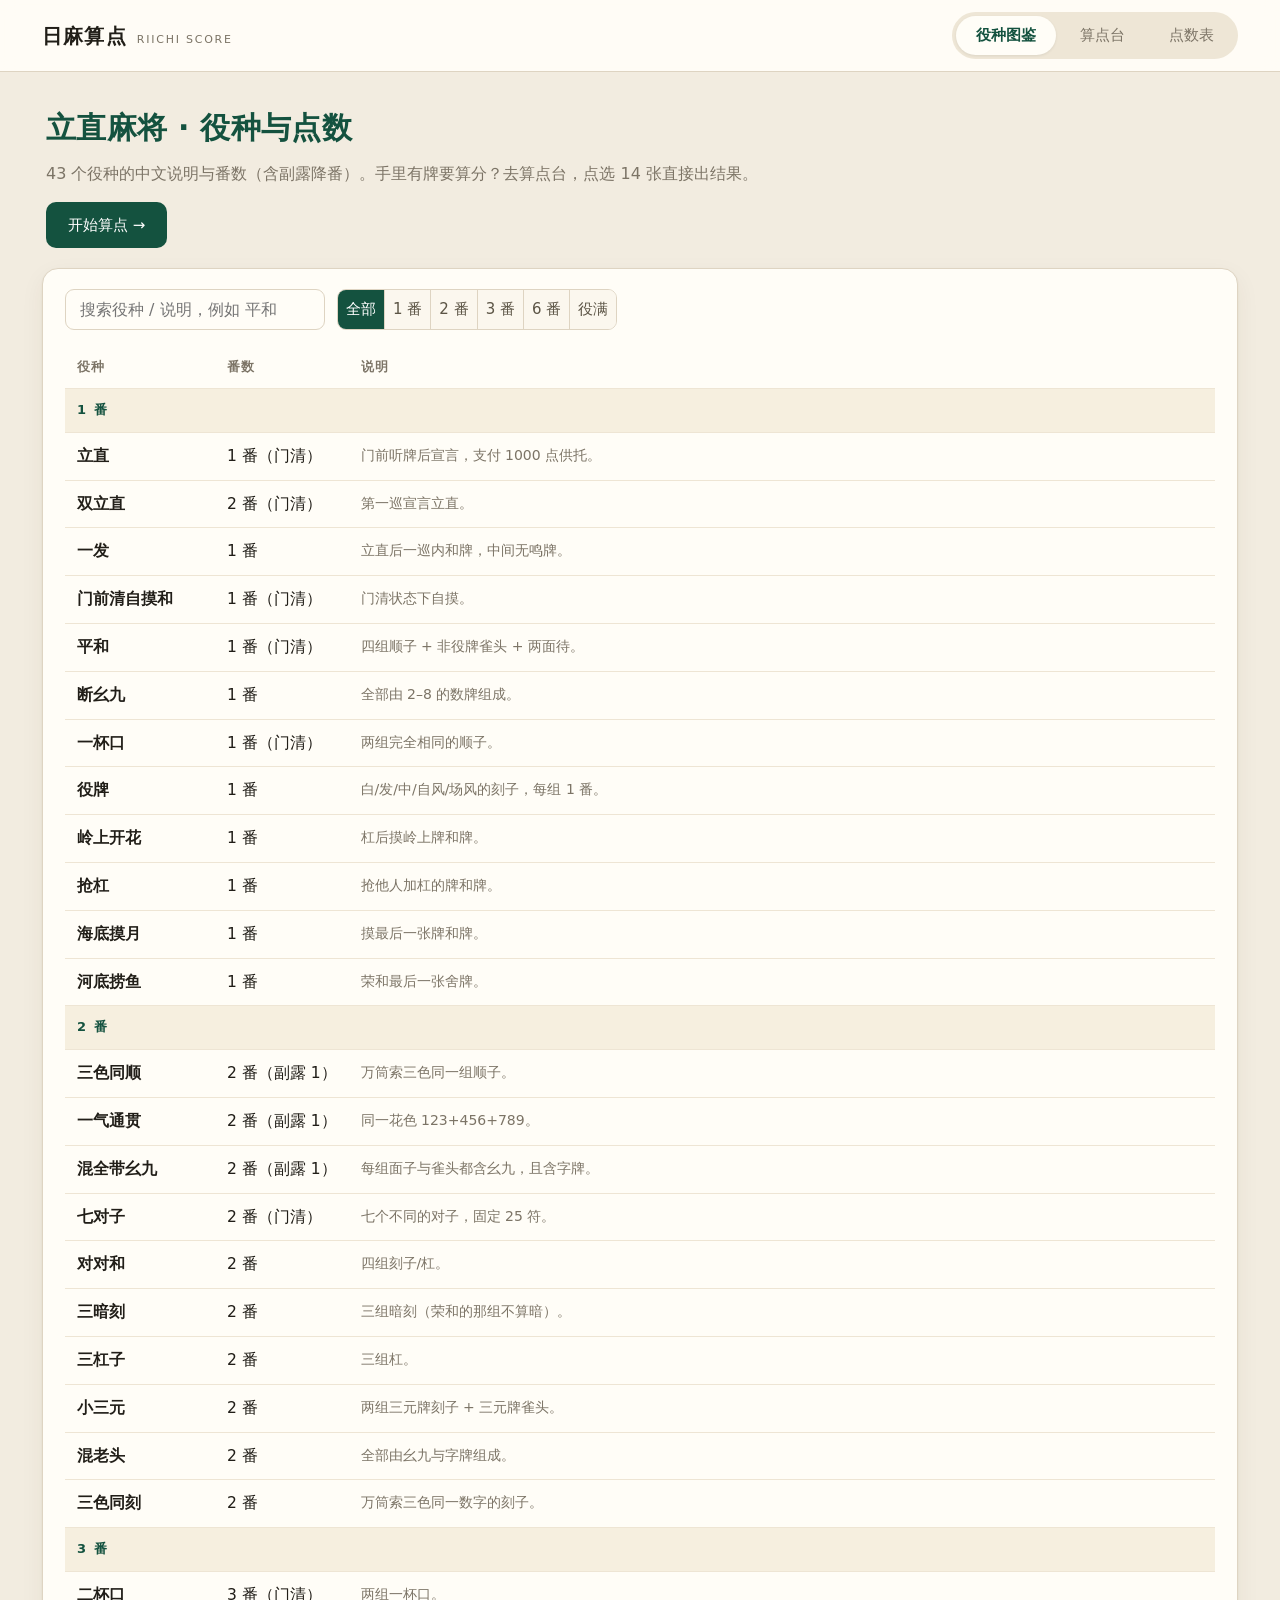
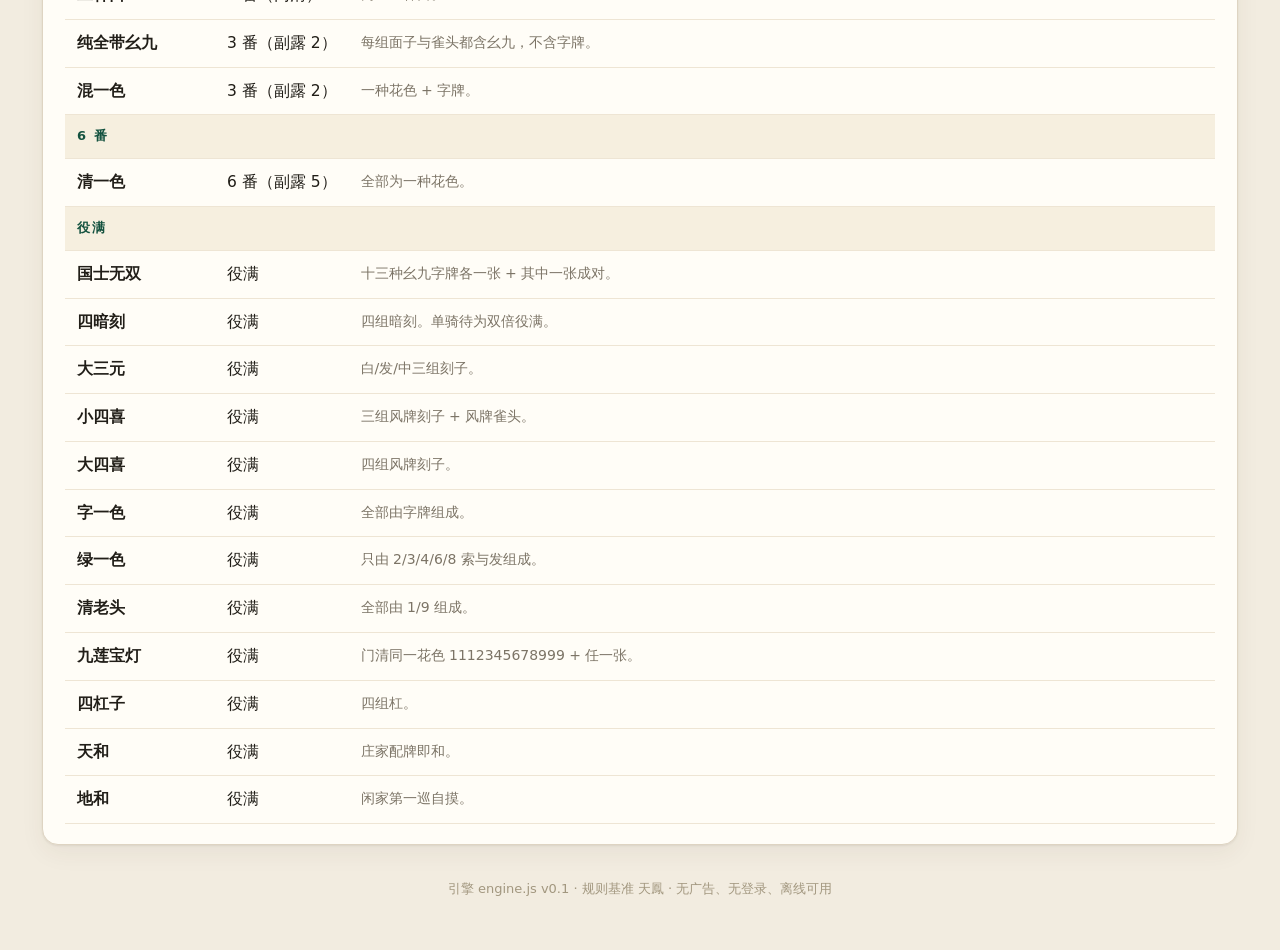
==== index.html @ 878f3b36 "初始版本：算点台 + 役种图鉴 + 点数表" ====
<!DOCTYPE html>
<html lang="zh-CN">
<head>
<meta charset="utf-8">
<meta name="viewport" content="width=device-width, initial-scale=1, viewport-fit=cover">
<meta name="theme-color" content="#f2ece0">
<meta name="description" content="日麻（立直麻将）算点与役种图鉴：输入手牌即可算出番数、符数与点数，支持副露、宝牌、本场、规则预设。">
<link rel="icon" href="favicon.svg" type="image/svg+xml">
<link rel="apple-touch-icon" href="favicon.svg">
<meta property="og:type" content="website">
<meta property="og:title" content="日麻算点 · 役种图鉴与点数计算">
<meta property="og:description" content="43 个役种的中文说明与番数，点选 14 张手牌直接算出点数。无登录、无广告。">
<meta property="og:image" content="og.png">
<meta name="twitter:card" content="summary_large_image">
<title>日麻算点 · 役种与点数</title>
<link rel="stylesheet" href="styles.css">
</head>
<body>
<header class="top">
  <div class="top-inner">
    <div class="brand">
      <h1>日麻算点</h1>
      <span class="sub">Riichi Score</span>
    </div>
    <nav class="tabs" id="tabs">
      <button data-view="yaku" class="on">役种图鉴</button>
      <button data-view="calc">算点台</button>
      <button data-view="table">点数表</button>
    </nav>
  </div>
</header>

<div class="wrap">

  <section class="view" id="view-calc">
    <div class="calc-grid">
      <div>
        <div class="card">
          <h2>手牌</h2>
          <div class="hand-zone" id="handZone"></div>
          <div class="hint" id="handHint">从下方牌库点牌加入手牌；点手牌上的牌可设为和了牌（再点一次取消）。悬停手牌右上角 × 可删牌。</div>
          <div id="palette" style="margin-top:14px"></div>
          <div class="toolbar">
            <button class="btn ghost" id="btnClear">清空</button>
            <button class="btn ghost" id="btnUndo">撤销</button>
            <button class="btn ghost" id="btnDemo">示例手牌</button>
            <span class="hint" id="countHint"></span>
          </div>
        </div>

        <div class="card">
          <h2>副露</h2>
          <div id="meldList"></div>
          <div class="meld-row" style="margin-top:10px">
            <div class="seg" id="meldKindSeg" style="max-width:300px">
              <button data-kind="chi" class="on">吃</button>
              <button data-kind="pon">碰</button>
              <button data-kind="minkan">明杠</button>
              <button data-kind="ankan">暗杠</button>
            </div>
            <button class="btn" id="btnAddMeld">加入副露</button>
            <button class="btn ghost tiny" id="btnClearDraft">清空草稿</button>
          </div>
          <div class="hand-zone" id="draftZone" style="min-height:60px"></div>
          <div class="hint">先在下方牌库点选副露用的牌，再点「加入副露」。吃需要同花色连续三张；碰/杠需要同一种牌 3 / 4 张。</div>
        </div>
      </div>

      <div>
        <div class="card" id="resultCard">
          <h2>结果</h2>
          <div class="empty">选好 14 张牌后自动计算。</div>
        </div>
        <div class="card">
          <h2>场况</h2>

          <div class="field">
            <label>座位</label>
            <div class="seg" id="seatSeg">
              <button data-seat="0">亲家</button>
              <button data-seat="1" class="on">子家</button>
            </div>
          </div>

          <div class="field">
            <label>和了方式</label>
            <div class="seg" id="tsumoSeg">
              <button data-tsumo="0" class="on">荣和</button>
              <button data-tsumo="1">自摸</button>
            </div>
          </div>

          <div class="field">
            <label>立直</label>
            <div class="seg" id="riichiSeg">
              <button data-riichi="none" class="on">无</button>
              <button data-riichi="riichi">立直</button>
              <button data-riichi="double">双立直</button>
            </div>
          </div>

          <div class="field">
            <label>附加役</label>
            <div class="chk-row" id="extraChks">
              <label class="chk"><input type="checkbox" data-k="ippatsu">一发</label>
              <label class="chk"><input type="checkbox" data-k="rinshan">岭上</label>
              <label class="chk"><input type="checkbox" data-k="chankan">抢杠</label>
              <label class="chk"><input type="checkbox" data-k="haitei">海底</label>
              <label class="chk"><input type="checkbox" data-k="houtei">河底</label>
            </div>
          </div>

          <div class="field">
            <label>宝牌指示牌 / 里宝牌指示牌</label>
            <div id="doraChips" style="display:flex;flex-wrap:wrap;gap:6px;min-height:40px"></div>
            <div class="toolbar" style="margin-top:4px">
              <button class="btn tiny" id="btnAddDora">+ 宝牌指示</button>
              <button class="btn tiny" id="btnAddUra">+ 里宝指示</button>
            </div>
          </div>

          <div class="field">
            <label>本场 / 供托</label>
            <div style="display:flex;gap:8px">
              <input class="num-input" id="honba" type="number" min="0" value="0" placeholder="本场">
              <input class="num-input" id="sticks" type="number" min="0" value="0" placeholder="供托">
            </div>
          </div>

          <div class="field">
            <label>规则预设</label>
            <div class="seg" id="presetSeg">
              <button data-preset="tenhou" class="on">天鳳</button>
              <button data-preset="majsoul">雀魂</button>
              <button data-preset="mleague">M-League</button>
            </div>
          </div>
        </div>

      </div>
    </div>
  </section>

  <section class="view on" id="view-yaku">
    <div class="hero">
      <h2>立直麻将 · 役种与点数</h2>
      <p>43 个役种的中文说明与番数（含副露降番）。手里有牌要算分？去算点台，点选 14 张直接出结果。</p>
      <a class="hero-cta" href="#calc">开始算点 →</a>
    </div>
    <div class="card">
      <div class="filter-bar">
        <input id="yakuSearch" placeholder="搜索役种 / 说明，例如 平和">
        <div class="seg" id="yakuGroupSeg" style="max-width:420px">
          <button data-g="all" class="on">全部</button>
          <button data-g="1">1 番</button>
          <button data-g="2">2 番</button>
          <button data-g="3">3 番</button>
          <button data-g="6">6 番</button>
          <button data-g="13">役满</button>
        </div>
      </div>
      <table>
        <thead><tr><th style="width:150px">役种</th><th style="width:110px">番数</th><th>说明</th></tr></thead>
        <tbody id="yakuBody"></tbody>
      </table>
    </div>
  </section>

  <section class="view" id="view-table">
    <div class="card">
      <div class="filter-bar">
        <div class="seg" id="ptSeatSeg" style="max-width:180px">
          <button data-seat="1" class="on">子家</button>
          <button data-seat="0">亲家</button>
        </div>
        <div class="seg" id="ptModeSeg" style="max-width:180px">
          <button data-mode="ron" class="on">荣和</button>
          <button data-mode="tsumo">自摸</button>
        </div>
        <span class="hint">天鳳规则（无切上满贯）。20 符仅平和自摸 / 食い平和形；25 符仅七对子。</span>
      </div>
      <div class="pt-table-wrap"><table class="pt-table" id="ptTable"></table></div>
    </div>
  </section>

  <div class="foot">引擎 engine.js v0.1 · 规则基准 天鳳 · 无广告、无登录、离线可用</div>
</div>

<div class="mbar" id="mbar"><b>—</b><span>还没算点</span><em>去算点台 ›</em></div>

<div class="modal" id="modal">
  <div class="modal-box">
    <h3 id="modalTitle">选择牌</h3>
    <div id="modalPalette"></div>
    <div class="toolbar" style="margin-top:12px">
      <button class="btn" id="modalClose">关闭</button>
    </div>
  </div>
</div>

<script src="engine.js"></script>
<script src="app.js"></script>
</body>
</html>
---- styles.css ----
:root {
  --paper: #f2ece0;
  --card: #fffdf7;
  --ink: #211e18;
  --muted: #7c7466;
  --green: #14523f;
  --green-2: #1d6b52;
  --green-soft: #e2ece5;
  --red: #b23a2c;
  --gold: #a9843b;
  --line: #ded4c2;
  --shadow: 0 1px 2px rgba(60,48,30,.08), 0 8px 24px rgba(60,48,30,.06);
  --tile-w: 52px;
  --tile-h: 68px;
  --tile-fs: 26px;
}
* { box-sizing: border-box; }
html, body { margin: 0; padding: 0; }
body {
  background: var(--paper);
  color: var(--ink);
  font-family: 'Hiragino Sans GB', 'Microsoft YaHei', 'PingFang SC', system-ui, -apple-system, sans-serif;
  font-size: 16px;
  line-height: 1.6;
  -webkit-font-smoothing: antialiased;
  -webkit-text-size-adjust: 100%;
}
button { font-family: inherit; -webkit-tap-highlight-color: transparent; }

.top {
  position: sticky; top: 0; z-index: 20;
  background: rgba(255,253,247,.94);
  backdrop-filter: blur(8px);
  border-bottom: 1px solid var(--line);
}
.top-inner {
  max-width: 1240px; margin: 0 auto; padding: 12px 22px;
  display: flex; align-items: center; gap: 20px; flex-wrap: wrap;
}
.brand { display: flex; align-items: baseline; gap: 10px; }
.brand h1 { margin: 0; font-size: 20px; letter-spacing: .06em; font-weight: 600; }
.brand .sub { font-size: 11px; color: var(--muted); letter-spacing: .16em; text-transform: uppercase; }
.tabs { display: flex; gap: 4px; margin-left: auto; background: #eee6d6; padding: 4px; border-radius: 999px; }
.tabs button, .tabs a {
  border: 0; background: transparent; color: var(--muted); text-decoration: none;
  padding: 10px 20px; border-radius: 999px; cursor: pointer; font-size: 15px;
}
.tabs button.on, .tabs a.on { background: var(--card); color: var(--green); box-shadow: 0 1px 3px rgba(0,0,0,.08); font-weight: 600; }

.wrap { max-width: 1240px; margin: 0 auto; padding: 24px 22px 40px; }
.view { display: none; }
.view.on { display: block; }

.calc-grid { display: grid; grid-template-columns: minmax(0,1fr) 400px; gap: 20px; align-items: start; }

.card {
  background: var(--card); border: 1px solid var(--line); border-radius: 16px;
  box-shadow: var(--shadow); padding: 20px 22px;
}
.card + .card { margin-top: 18px; }
.card h2 {
  margin: 0 0 14px; font-size: 13px; letter-spacing: .18em; color: var(--muted);
  font-weight: 600; text-transform: uppercase;
}

/* 牌 */
.palette-row { display: flex; align-items: center; gap: 8px; margin-bottom: 10px; }
.palette-row .lbl { width: 26px; font-size: 13px; color: var(--muted); flex: none; }
.palette-row .tiles { display: flex; flex-wrap: wrap; gap: 6px; }
.tile {
  width: var(--tile-w); height: var(--tile-h); flex: none;
  background: linear-gradient(#fffefa, #f7f1e3);
  border: 1px solid #d8cdb8; border-bottom-width: 3px;
  border-radius: 8px; cursor: pointer;
  display: flex; flex-direction: column; align-items: center; justify-content: center;
  padding: 0; line-height: 1.05; color: #2a2519;
  transition: transform .08s, box-shadow .12s;
  box-shadow: 0 1px 0 rgba(0,0,0,.05);
}
.tile:hover { transform: translateY(-2px); box-shadow: 0 4px 10px rgba(60,48,30,.15); }
.tile:active { transform: translateY(0); }
.tile .num { font-family: 'Songti SC', 'SimSun', serif; font-size: var(--tile-fs); font-weight: 600; }
.tile .suit { font-size: 11px; color: #8a7f6b; letter-spacing: .1em; }
.tile.honor .num { font-size: calc(var(--tile-fs) + 2px); color: #2f4d2f; }
.tile.red .num { color: var(--red); }
.tile.red::after { content: '赤'; font-size: 9px; color: var(--red); }
.tile.small { width: 40px; height: 52px; }
.tile.small .num { font-size: 20px; }
.tile.small .suit { font-size: 10px; }
.tile.on { outline: 2px solid var(--red); outline-offset: 1px; }

.hand-zone { min-height: 112px; display: flex; flex-wrap: wrap; gap: 8px; align-items: flex-end; padding: 10px 0; }
.hand-zone .tile .x {
  position: absolute; top: -8px; right: -8px; width: 20px; height: 20px; border-radius: 50%;
  background: #6b6353; color: #fff; font-size: 12px; line-height: 20px; text-align: center;
  border: 0; cursor: pointer; display: none;
}
.hand-zone .tile { position: relative; }
.hand-zone .tile.win { outline: 2px solid var(--red); transform: translateY(-8px); }
.hand-zone .tile.win::before {
  content: '和'; position: absolute; top: -13px; left: 50%; transform: translateX(-50%);
  font-size: 12px; color: var(--red); background: var(--card); padding: 0 4px;
}
.empty { color: #a99e8a; font-size: 15px; padding: 14px 0; }

.toolbar { display: flex; gap: 10px; flex-wrap: wrap; align-items: center; margin-top: 8px; }
.btn {
  border: 1px solid var(--line); background: #fbf7ee; color: var(--ink);
  padding: 9px 16px; border-radius: 9px; cursor: pointer; font-size: 15px;
}
.btn:hover { border-color: #c9bda6; }
.btn.primary { background: var(--green); border-color: var(--green); color: #fff; }
.btn.primary:hover { background: var(--green-2); }
.btn.ghost { background: transparent; }
.btn.tiny { padding: 6px 12px; font-size: 14px; }
.hint { font-size: 13.5px; color: var(--muted); line-height: 1.7; }

/* 设置 */
.field { display: flex; flex-direction: column; gap: 8px; margin-bottom: 16px; }
.field > label { font-size: 13px; color: var(--muted); letter-spacing: .08em; }
.seg { display: flex; gap: 0; border: 1px solid var(--line); border-radius: 9px; overflow: hidden; }
.seg button {
  flex: 1; white-space: nowrap; border: 0; background: #fbf7ee; padding: 10px 8px; cursor: pointer;
  font-size: 15px; color: #5c5546; border-right: 1px solid var(--line);
}
.seg button:last-child { border-right: 0; }
.seg button.on { background: var(--green); color: #fff; }
.chk-row { display: flex; flex-wrap: wrap; gap: 8px; }
.chk {
  display: inline-flex; align-items: center; gap: 6px; font-size: 14.5px;
  border: 1px solid var(--line); border-radius: 999px; padding: 7px 14px; cursor: pointer;
  background: #fbf7ee; user-select: none;
}
.chk input { display: none; }
.chk.on { background: var(--green-soft); border-color: #b9d0c1; color: var(--green); font-weight: 600; }
.num-input {
  width: 100%; border: 1px solid var(--line); border-radius: 9px; padding: 10px 12px;
  background: #fbf7ee; font-family: inherit; font-size: 16px;
}

/* 结果 */
.result-head { display: flex; align-items: baseline; gap: 10px; flex-wrap: wrap; }
.pts { font-size: 56px; font-weight: 700; color: var(--green); letter-spacing: -.02em; font-variant-numeric: tabular-nums; }
.pts small { font-size: 17px; font-weight: 500; color: var(--muted); margin-left: 4px; }
.meta { font-size: 14.5px; color: var(--muted); }
.tag {
  display: inline-block; background: var(--green-soft); color: var(--green);
  border-radius: 999px; padding: 3px 11px; font-size: 13.5px; margin: 0 5px 5px 0;
}
.tag.yakuman { background: #f4e2d8; color: #8d2f1f; }
.tag.dora { background: #f1ecdd; color: #7a6435; }
.yaku-list { margin: 12px 0 0; }
.kv { display: flex; justify-content: space-between; font-size: 14px; padding: 4px 0; border-bottom: 1px dashed #e8dfcd; }
.kv:last-child { border-bottom: 0; }
.kv .k { color: var(--muted); }
.kv .v { font-variant-numeric: tabular-nums; }
.err { background: #fbeae6; color: #8d2f1f; border-radius: 9px; padding: 12px 14px; font-size: 15px; }
.alt { font-size: 13px; color: var(--muted); padding: 8px 0; border-top: 1px dashed #e8dfcd; }

/* 图鉴 */
.hero { padding: 8px 4px 20px; }
.hero h2 { margin: 0 0 8px; font-size: 30px; letter-spacing: .01em; font-weight: 700; color: var(--green); }
.hero p { margin: 0 0 14px; font-size: 16px; color: var(--muted); max-width: 720px; line-height: 1.75; }
.hero-cta {
  display: inline-block; background: var(--green); color: #fff; text-decoration: none;
  padding: 11px 22px; border-radius: 10px; font-size: 15px;
}
.hero-cta:hover { background: var(--green-2); }
.filter-bar { display: flex; gap: 12px; flex-wrap: wrap; align-items: center; margin-bottom: 16px; }
.filter-bar input {
  border: 1px solid var(--line); border-radius: 9px; padding: 10px 14px; background: var(--card);
  font-family: inherit; font-size: 16px; width: 260px;
}
table { width: 100%; border-collapse: collapse; font-size: 15.5px; }
th, td { text-align: left; padding: 11px 12px; border-bottom: 1px solid #eee5d4; vertical-align: top; }
th { font-size: 12.5px; color: var(--muted); letter-spacing: .1em; font-weight: 600; }
tbody tr:hover { background: #fbf6ea; }
td.han { font-variant-numeric: tabular-nums; white-space: nowrap; }
td.name { font-weight: 600; white-space: nowrap; }
.desc { color: var(--muted); font-size: 14px; }
.group-head td { background: #f6efdf; font-weight: 700; color: var(--green); font-size: 13px; letter-spacing: .14em; }
.pt-table-wrap { overflow-x: auto; -webkit-overflow-scrolling: touch; }
.pt-table { font-size: 14.5px; }
.pt-table th, .pt-table td { padding: 9px 11px; text-align: center; white-space: nowrap; }
.pt-table td.head { font-weight: 700; background: #f8f2e4; position: sticky; left: 0; }
.pt-table td.na { color: #c9bfaa; }
.pt-table tr.limit td { background: #f2f7f2; }

.foot { text-align: center; color: #a2977f; font-size: 13px; padding: 34px 0 10px; }

.modal { position: fixed; inset: 0; background: rgba(30,26,18,.45); display: none; align-items: center; justify-content: center; z-index: 50; padding: 16px; }
.modal.on { display: flex; }
.modal-box { background: var(--card); border-radius: 16px; padding: 20px; width: min(620px, 94vw); max-height: 90vh; overflow-y: auto; box-shadow: 0 20px 60px rgba(0,0,0,.3); }
.modal-box h3 { margin: 0 0 14px; font-size: 17px; }
.meld-row { display: flex; gap: 8px; align-items: center; margin-bottom: 10px; flex-wrap: wrap; }
.meld-row .kind { font-size: 13px; color: var(--muted); width: 36px; }
#meldKindSeg { max-width: none !important; width: auto; }
#meldKindSeg button { flex: none; padding: 10px 14px; font-size: 15px; }

/* 手机底部结果条 */
.mbar {
  display: none; position: fixed; left: 0; right: 0; bottom: 0; z-index: 30;
  background: rgba(20,82,63,.97); color: #fff; padding: 10px 18px calc(10px + env(safe-area-inset-bottom));
  box-shadow: 0 -6px 20px rgba(30,40,30,.25);
  align-items: baseline; gap: 10px; cursor: pointer;
}
.mbar b { font-size: 26px; font-variant-numeric: tabular-nums; letter-spacing: -.01em; }
.mbar span { font-size: 13px; opacity: .85; }
.mbar em { margin-left: auto; font-style: normal; font-size: 12px; opacity: .7; }

/* 平板 / 窄屏：单列 */
@media (max-width: 960px) {
  .calc-grid { grid-template-columns: 1fr; }
  .mbar.on { display: flex; }
  body { padding-bottom: 68px; }
  .top-inner { padding: 10px 16px; gap: 10px; }
  .wrap { padding: 16px 16px 32px; }
}

/* 手机 */
@media (max-width: 620px) {
  :root { --tile-w: 44px; --tile-h: 58px; --tile-fs: 22px; }
  body { font-size: 16px; }
  .top-inner { padding: 8px 10px; gap: 6px; flex-wrap: nowrap; }
  .brand h1 { font-size: 16px; white-space: nowrap; }
  .brand .sub { display: none; }
  .tabs { width: auto; margin-left: auto; padding: 3px; }
  .tabs button, .tabs a { flex: none; padding: 8px 10px; font-size: 13.5px; }
  .wrap { padding: 12px 12px 28px; }
  .card { padding: 16px 14px; border-radius: 14px; }
  .card + .card { margin-top: 14px; }
  .card h2 { margin-bottom: 10px; }
  .tile.small { width: 36px; height: 47px; }
  .tile.small .num { font-size: 18px; }
  .hand-zone { gap: 7px; min-height: 100px; padding: 12px 0 4px; }
  .hand-zone .tile.win { transform: translateY(-6px); }
  .pts { font-size: 46px; }
  .btn { padding: 10px 16px; }
  .seg button { padding: 11px 6px; font-size: 15px; }
  .chk { padding: 8px 14px; }
  .hero { padding: 4px 2px 16px; }
  .hero h2 { font-size: 23px; }
  .hero p { font-size: 15px; }
  .filter-bar input { width: 100%; }
  .filter-bar .seg { width: 100%; }
  .filter-bar .seg button { flex: 1; padding: 10px 4px; font-size: 14px; }
  table { font-size: 15px; }
  td.name { white-space: normal; }
  .desc { font-size: 13.5px; }
  th, td { padding: 10px 8px; }
}
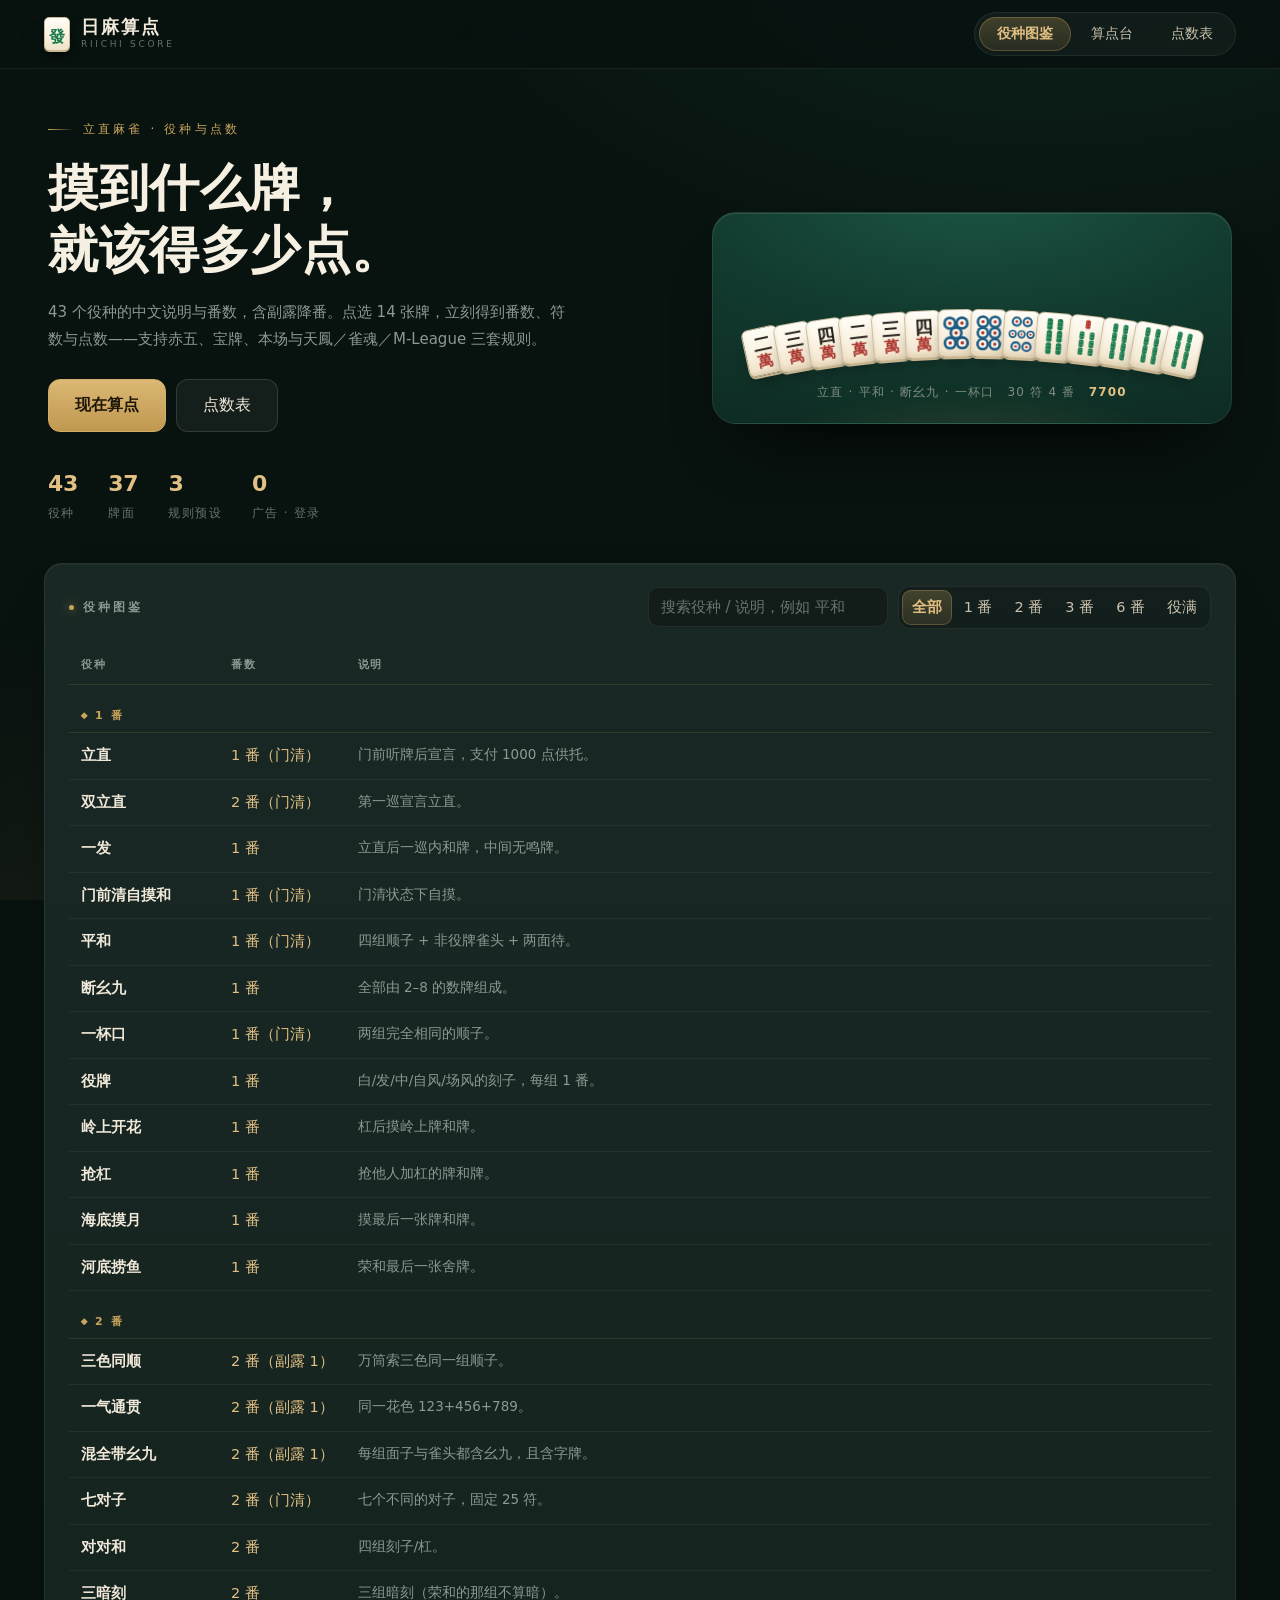
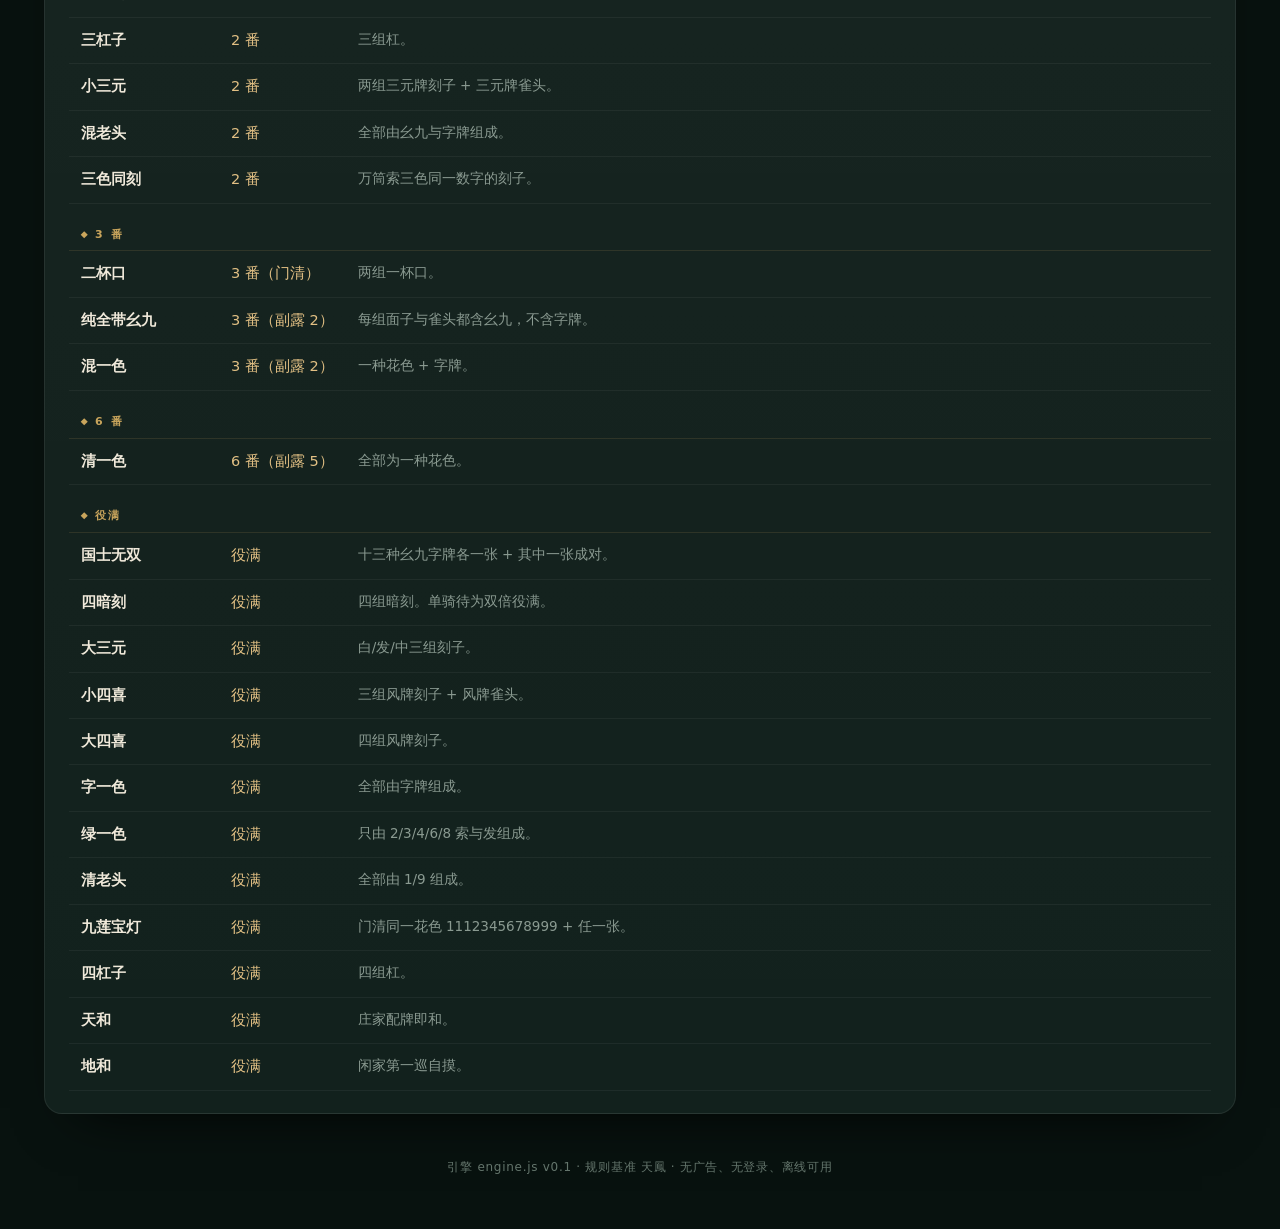
==== commit 952c4b39: "重做整站 UI：深绿牌桌主题 + 37 张真牌面 SVG（tiles.js）" ====
--- a/index.html
+++ b/index.html
@@ -3,25 +3,31 @@
 <head>
 <meta charset="utf-8">
 <meta name="viewport" content="width=device-width, initial-scale=1, viewport-fit=cover">
-<meta name="theme-color" content="#f2ece0">
+<meta name="theme-color" content="#0a1411">
 <meta name="description" content="日麻（立直麻将）算点与役种图鉴：输入手牌即可算出番数、符数与点数，支持副露、宝牌、本场、规则预设。">
 <link rel="icon" href="favicon.svg" type="image/svg+xml">
 <link rel="apple-touch-icon" href="favicon.svg">
 <meta property="og:type" content="website">
+<meta property="og:site_name" content="日麻算点">
+<meta property="og:locale" content="zh_CN">
+<meta property="og:url" content="https://meow298142.github.io/mahjong-score/">
 <meta property="og:title" content="日麻算点 · 役种图鉴与点数计算">
 <meta property="og:description" content="43 个役种的中文说明与番数，点选 14 张手牌直接算出点数。无登录、无广告。">
-<meta property="og:image" content="og.png">
+<meta property="og:image" content="https://meow298142.github.io/mahjong-score/og.png">
+<meta property="og:image:width" content="1200">
+<meta property="og:image:height" content="630">
 <meta name="twitter:card" content="summary_large_image">
 <title>日麻算点 · 役种与点数</title>
 <link rel="stylesheet" href="styles.css">
 </head>
 <body>
+
 <header class="top">
   <div class="top-inner">
-    <div class="brand">
-      <h1>日麻算点</h1>
-      <span class="sub">Riichi Score</span>
-    </div>
+    <a class="brand" href="#yaku">
+      <span class="brand-mark" id="brandMark" aria-hidden="true"></span>
+      <span class="brand-text"><b>日麻算点</b><small>RIICHI SCORE</small></span>
+    </a>
     <nav class="tabs" id="tabs">
       <button data-view="yaku" class="on">役种图鉴</button>
       <button data-view="calc">算点台</button>
@@ -32,125 +38,36 @@
 
 <div class="wrap">
 
-  <section class="view" id="view-calc">
-    <div class="calc-grid">
-      <div>
-        <div class="card">
-          <h2>手牌</h2>
-          <div class="hand-zone" id="handZone"></div>
-          <div class="hint" id="handHint">从下方牌库点牌加入手牌；点手牌上的牌可设为和了牌（再点一次取消）。悬停手牌右上角 × 可删牌。</div>
-          <div id="palette" style="margin-top:14px"></div>
-          <div class="toolbar">
-            <button class="btn ghost" id="btnClear">清空</button>
-            <button class="btn ghost" id="btnUndo">撤销</button>
-            <button class="btn ghost" id="btnDemo">示例手牌</button>
-            <span class="hint" id="countHint"></span>
-          </div>
-        </div>
-
-        <div class="card">
-          <h2>副露</h2>
-          <div id="meldList"></div>
-          <div class="meld-row" style="margin-top:10px">
-            <div class="seg" id="meldKindSeg" style="max-width:300px">
-              <button data-kind="chi" class="on">吃</button>
-              <button data-kind="pon">碰</button>
-              <button data-kind="minkan">明杠</button>
-              <button data-kind="ankan">暗杠</button>
-            </div>
-            <button class="btn" id="btnAddMeld">加入副露</button>
-            <button class="btn ghost tiny" id="btnClearDraft">清空草稿</button>
-          </div>
-          <div class="hand-zone" id="draftZone" style="min-height:60px"></div>
-          <div class="hint">先在下方牌库点选副露用的牌，再点「加入副露」。吃需要同花色连续三张；碰/杠需要同一种牌 3 / 4 张。</div>
-        </div>
-      </div>
-
-      <div>
-        <div class="card" id="resultCard">
-          <h2>结果</h2>
-          <div class="empty">选好 14 张牌后自动计算。</div>
-        </div>
-        <div class="card">
-          <h2>场况</h2>
-
-          <div class="field">
-            <label>座位</label>
-            <div class="seg" id="seatSeg">
-              <button data-seat="0">亲家</button>
-              <button data-seat="1" class="on">子家</button>
-            </div>
-          </div>
-
-          <div class="field">
-            <label>和了方式</label>
-            <div class="seg" id="tsumoSeg">
-              <button data-tsumo="0" class="on">荣和</button>
-              <button data-tsumo="1">自摸</button>
-            </div>
-          </div>
-
-          <div class="field">
-            <label>立直</label>
-            <div class="seg" id="riichiSeg">
-              <button data-riichi="none" class="on">无</button>
-              <button data-riichi="riichi">立直</button>
-              <button data-riichi="double">双立直</button>
-            </div>
-          </div>
-
-          <div class="field">
-            <label>附加役</label>
-            <div class="chk-row" id="extraChks">
-              <label class="chk"><input type="checkbox" data-k="ippatsu">一发</label>
-              <label class="chk"><input type="checkbox" data-k="rinshan">岭上</label>
-              <label class="chk"><input type="checkbox" data-k="chankan">抢杠</label>
-              <label class="chk"><input type="checkbox" data-k="haitei">海底</label>
-              <label class="chk"><input type="checkbox" data-k="houtei">河底</label>
-            </div>
-          </div>
-
-          <div class="field">
-            <label>宝牌指示牌 / 里宝牌指示牌</label>
-            <div id="doraChips" style="display:flex;flex-wrap:wrap;gap:6px;min-height:40px"></div>
-            <div class="toolbar" style="margin-top:4px">
-              <button class="btn tiny" id="btnAddDora">+ 宝牌指示</button>
-              <button class="btn tiny" id="btnAddUra">+ 里宝指示</button>
-            </div>
-          </div>
-
-          <div class="field">
-            <label>本场 / 供托</label>
-            <div style="display:flex;gap:8px">
-              <input class="num-input" id="honba" type="number" min="0" value="0" placeholder="本场">
-              <input class="num-input" id="sticks" type="number" min="0" value="0" placeholder="供托">
-            </div>
-          </div>
-
-          <div class="field">
-            <label>规则预设</label>
-            <div class="seg" id="presetSeg">
-              <button data-preset="tenhou" class="on">天鳳</button>
-              <button data-preset="majsoul">雀魂</button>
-              <button data-preset="mleague">M-League</button>
-            </div>
-          </div>
-        </div>
-
-      </div>
-    </div>
-  </section>
-
-  <section class="view on" id="view-yaku">
-    <div class="hero">
-      <h2>立直麻将 · 役种与点数</h2>
-      <p>43 个役种的中文说明与番数（含副露降番）。手里有牌要算分？去算点台，点选 14 张直接出结果。</p>
-      <a class="hero-cta" href="#calc">开始算点 →</a>
-    </div>
-    <div class="card">
+<section class="view on" id="view-yaku">
+
+  <div class="hero">
+    <div class="hero-copy">
+      <div class="eyebrow"><i></i>立直麻雀 · 役种与点数</div>
+      <h2>摸到什么牌，<br>就该得多少点。</h2>
+      <p>43 个役种的中文说明与番数，含副露降番。点选 14 张牌，立刻得到番数、符数与点数——支持赤五、宝牌、本场与天鳳／雀魂／M-League 三套规则。</p>
+      <div class="hero-actions">
+        <a class="btn primary lg" href="#calc">现在算点</a>
+        <a class="btn lg" href="#table">点数表</a>
+      </div>
+      <div class="hero-stats">
+        <div><b>43</b><span>役种</span></div>
+        <div><b>37</b><span>牌面</span></div>
+        <div><b>3</b><span>规则预设</span></div>
+        <div><b>0</b><span>广告 · 登录</span></div>
+      </div>
+    </div>
+    <div class="hero-stage">
+      <div class="hero-tiles" id="heroTiles"></div>
+      <div class="hero-caption">立直 · 平和 · 断幺九 · 一杯口　30 符 4 番　<em>7700</em></div>
+    </div>
+  </div>
+
+  <div class="card">
+    <div class="card-head">
+      <h2>役种图鉴</h2>
       <div class="filter-bar">
         <input id="yakuSearch" placeholder="搜索役种 / 说明，例如 平和">
-        <div class="seg" id="yakuGroupSeg" style="max-width:420px">
+        <div class="seg" id="yakuGroupSeg">
           <button data-g="all" class="on">全部</button>
           <button data-g="1">1 番</button>
           <button data-g="2">2 番</button>
@@ -159,31 +76,167 @@
           <button data-g="13">役满</button>
         </div>
       </div>
-      <table>
-        <thead><tr><th style="width:150px">役种</th><th style="width:110px">番数</th><th>说明</th></tr></thead>
+    </div>
+    <div class="table-wrap">
+      <table class="yaku-table">
+        <thead><tr><th style="width:150px">役种</th><th style="width:120px">番数</th><th>说明</th></tr></thead>
         <tbody id="yakuBody"></tbody>
       </table>
     </div>
-  </section>
-
-  <section class="view" id="view-table">
-    <div class="card">
+  </div>
+</section>
+
+<section class="view" id="view-calc">
+  <div class="calc-grid">
+
+    <div class="col-main">
+
+      <div class="card">
+        <div class="card-head">
+          <h2>手牌</h2>
+          <span class="hint" id="countHint"></span>
+        </div>
+        <div class="felt">
+          <div class="hand-zone" id="handZone"></div>
+        </div>
+        <div class="hint" id="handHint">从下方牌库点牌加入手牌；点手牌上的牌可设为和了牌（再点一次取消）。悬停手牌右上角 × 可删牌。</div>
+        <div class="toolbar">
+          <button class="btn ghost" id="btnClear">清空</button>
+          <button class="btn ghost" id="btnUndo">撤销</button>
+          <button class="btn ghost" id="btnDemo">示例手牌</button>
+        </div>
+      </div>
+
+      <div class="card">
+        <div class="card-head">
+          <h2>牌库</h2>
+          <div class="seg compact" id="modeSeg">
+            <button data-m="hand" class="on">录入手牌</button>
+            <button data-m="meld">录入副露</button>
+          </div>
+        </div>
+        <div id="palette" class="palette"></div>
+      </div>
+
+      <div class="card">
+        <div class="card-head"><h2>副露</h2></div>
+        <div id="meldList"></div>
+        <div class="meld-row" style="margin-top:12px">
+          <div class="seg" id="meldKindSeg">
+            <button data-kind="chi" class="on">吃</button>
+            <button data-kind="pon">碰</button>
+            <button data-kind="minkan">明杠</button>
+            <button data-kind="ankan">暗杠</button>
+            <button data-kind="kakan">加杠</button>
+          </div>
+          <button class="btn" id="btnAddMeld">加入副露</button>
+          <button class="btn ghost tiny" id="btnClearDraft">清空草稿</button>
+        </div>
+        <div class="felt thin">
+          <div class="hand-zone" id="draftZone"></div>
+        </div>
+        <div class="hint">先在下方牌库点选副露用的牌，再点「加入副露」。吃＝同花色连续 3 张；碰＝同一种牌 3 张；明杠 / 暗杠＝同一种牌 4 张；加杠＝1 张（必须已有同牌名的碰）。</div>
+      </div>
+
+    </div>
+
+    <aside class="col-side">
+      <div class="card result" id="resultCard">
+        <h2>结果</h2>
+        <div class="empty">选好 14 张牌后自动计算。</div>
+      </div>
+
+      <div class="card">
+        <div class="card-head"><h2>场况</h2></div>
+
+        <div class="field">
+          <label>座位</label>
+          <div class="seg" id="seatSeg">
+            <button data-seat="0">亲家</button>
+            <button data-seat="1" class="on">子家</button>
+          </div>
+        </div>
+
+        <div class="field">
+          <label>和了方式</label>
+          <div class="seg" id="tsumoSeg">
+            <button data-tsumo="0" class="on">荣和</button>
+            <button data-tsumo="1">自摸</button>
+          </div>
+        </div>
+
+        <div class="field">
+          <label>立直</label>
+          <div class="seg" id="riichiSeg">
+            <button data-riichi="none" class="on">无</button>
+            <button data-riichi="riichi">立直</button>
+            <button data-riichi="double">双立直</button>
+          </div>
+        </div>
+
+        <div class="field">
+          <label>附加役</label>
+          <div class="chk-row" id="extraChks">
+            <label class="chk"><input type="checkbox" data-k="ippatsu">一发</label>
+            <label class="chk"><input type="checkbox" data-k="rinshan">岭上</label>
+            <label class="chk"><input type="checkbox" data-k="chankan">抢杠</label>
+            <label class="chk"><input type="checkbox" data-k="haitei">海底</label>
+            <label class="chk"><input type="checkbox" data-k="houtei">河底</label>
+          </div>
+        </div>
+
+        <div class="field">
+          <label>宝牌指示牌 / 里宝牌指示牌</label>
+          <div id="doraChips" class="dora-chips"></div>
+          <div class="toolbar" style="margin-top:6px">
+            <button class="btn tiny" id="btnAddDora">＋ 宝牌指示</button>
+            <button class="btn tiny" id="btnAddUra">＋ 里宝指示</button>
+          </div>
+        </div>
+
+        <div class="field">
+          <label>本场 / 供托</label>
+          <div class="two-up">
+            <input class="num-input" id="honba" type="number" min="0" value="0" placeholder="本场">
+            <input class="num-input" id="sticks" type="number" min="0" value="0" placeholder="供托">
+          </div>
+        </div>
+
+        <div class="field" style="margin-bottom:0">
+          <label>规则预设</label>
+          <div class="seg" id="presetSeg">
+            <button data-preset="tenhou" class="on">天鳳</button>
+            <button data-preset="majsoul">雀魂</button>
+            <button data-preset="mleague">M-League</button>
+          </div>
+        </div>
+      </div>
+    </aside>
+
+  </div>
+</section>
+
+<section class="view" id="view-table">
+  <div class="card">
+    <div class="card-head">
+      <h2>点数表</h2>
       <div class="filter-bar">
-        <div class="seg" id="ptSeatSeg" style="max-width:180px">
+        <div class="seg" id="ptSeatSeg">
           <button data-seat="1" class="on">子家</button>
           <button data-seat="0">亲家</button>
         </div>
-        <div class="seg" id="ptModeSeg" style="max-width:180px">
+        <div class="seg" id="ptModeSeg">
           <button data-mode="ron" class="on">荣和</button>
           <button data-mode="tsumo">自摸</button>
         </div>
-        <span class="hint">天鳳规则（无切上满贯）。20 符仅平和自摸 / 食い平和形；25 符仅七对子。</span>
-      </div>
-      <div class="pt-table-wrap"><table class="pt-table" id="ptTable"></table></div>
-    </div>
-  </section>
-
-  <div class="foot">引擎 engine.js v0.1 · 规则基准 天鳳 · 无广告、无登录、离线可用</div>
+      </div>
+    </div>
+    <p class="hint" style="margin-top:0">天鳳规则（无切上满贯）。20 符仅平和自摸 / 食い平和形；25 符仅七对子。</p>
+    <div class="pt-table-wrap"><table class="pt-table" id="ptTable"></table></div>
+  </div>
+</section>
+
+<div class="foot">引擎 engine.js v0.1 · 规则基准 天鳳 · 无广告、无登录、离线可用</div>
 </div>
 
 <div class="mbar" id="mbar"><b>—</b><span>还没算点</span><em>去算点台 ›</em></div>
@@ -191,14 +244,15 @@
 <div class="modal" id="modal">
   <div class="modal-box">
     <h3 id="modalTitle">选择牌</h3>
-    <div id="modalPalette"></div>
-    <div class="toolbar" style="margin-top:12px">
+    <div id="modalPalette" class="palette"></div>
+    <div class="toolbar" style="margin-top:16px">
       <button class="btn" id="modalClose">关闭</button>
     </div>
   </div>
 </div>
 
+<script src="tiles.js"></script>
 <script src="engine.js"></script>
 <script src="app.js"></script>
 </body>
-</html>+</html>
--- a/styles.css
+++ b/styles.css
@@ -1,251 +1,515 @@
+/* ============================================================
+ * 日麻算点  styles.css  ·  牌桌 / 象牙牌 / 金线
+ * ============================================================ */
+
 :root {
-  --paper: #f2ece0;
-  --card: #fffdf7;
-  --ink: #211e18;
-  --muted: #7c7466;
-  --green: #14523f;
-  --green-2: #1d6b52;
-  --green-soft: #e2ece5;
-  --red: #b23a2c;
-  --gold: #a9843b;
-  --line: #ded4c2;
-  --shadow: 0 1px 2px rgba(60,48,30,.08), 0 8px 24px rgba(60,48,30,.06);
-  --tile-w: 52px;
-  --tile-h: 68px;
-  --tile-fs: 26px;
-}
+  --bg: #08120f;
+  --panel: #0f1e1a;
+  --panel-2: #12251f;
+  --felt-a: #1b5544;
+  --felt-b: #123a2e;
+  --felt-c: #0d2a22;
+
+  --line: rgba(201, 165, 92, .14);
+  --line-2: rgba(255, 255, 255, .07);
+
+  --ink: #f0e9da;
+  --ink-2: #c9c1ad;
+  --muted: #8a9a91;
+  --dim: #64756c;
+
+  --gold: #c9a55c;
+  --gold-2: #e2c084;
+  --jade: #3aa880;
+  --jade-2: #6fd3ad;
+  --red: #c4553f;
+  --red-2: #e0796a;
+
+  --font-ui: "Inter", -apple-system, BlinkMacSystemFont, "Segoe UI", "PingFang SC", "Hiragino Sans GB", "Microsoft YaHei", system-ui, sans-serif;
+  --font-serif: "Yu Mincho", "YuMincho", "Hiragino Mincho ProN", "Songti SC", "Noto Serif SC", "SimSun", serif;
+
+  --tw: 54px;
+  --radius: 18px;
+  --shadow: 0 28px 56px -34px #000, 0 1px 0 rgba(255, 255, 255, .04) inset;
+}
+
 * { box-sizing: border-box; }
-html, body { margin: 0; padding: 0; }
+html { -webkit-text-size-adjust: 100%; scroll-behavior: smooth; }
 body {
-  background: var(--paper);
+  margin: 0;
+  background:
+    radial-gradient(1100px 640px at 82% -12%, rgba(58, 168, 128, .13), transparent 62%),
+    radial-gradient(900px 560px at 4% 108%, rgba(201, 165, 92, .07), transparent 62%),
+    var(--bg);
+  background-attachment: fixed;
   color: var(--ink);
-  font-family: 'Hiragino Sans GB', 'Microsoft YaHei', 'PingFang SC', system-ui, -apple-system, sans-serif;
-  font-size: 16px;
-  line-height: 1.6;
+  font-family: var(--font-ui);
+  font-size: 15.5px;
+  line-height: 1.62;
   -webkit-font-smoothing: antialiased;
-  -webkit-text-size-adjust: 100%;
-}
-button { font-family: inherit; -webkit-tap-highlight-color: transparent; }
-
+  min-height: 100vh;
+}
+button, input { font-family: inherit; }
+button { -webkit-tap-highlight-color: transparent; }
+a { color: inherit; }
+:focus-visible { outline: 2px solid var(--gold); outline-offset: 2px; }
+::selection { background: rgba(201, 165, 92, .3); }
+
+/* ---------------- 顶栏 ---------------- */
 .top {
-  position: sticky; top: 0; z-index: 20;
-  background: rgba(255,253,247,.94);
-  backdrop-filter: blur(8px);
-  border-bottom: 1px solid var(--line);
+  position: sticky; top: 0; z-index: 40;
+  background: rgba(8, 18, 15, .82);
+  backdrop-filter: blur(16px) saturate(1.3);
+  -webkit-backdrop-filter: blur(16px) saturate(1.3);
+  border-bottom: 1px solid var(--line-2);
 }
 .top-inner {
-  max-width: 1240px; margin: 0 auto; padding: 12px 22px;
-  display: flex; align-items: center; gap: 20px; flex-wrap: wrap;
-}
-.brand { display: flex; align-items: baseline; gap: 10px; }
-.brand h1 { margin: 0; font-size: 20px; letter-spacing: .06em; font-weight: 600; }
-.brand .sub { font-size: 11px; color: var(--muted); letter-spacing: .16em; text-transform: uppercase; }
-.tabs { display: flex; gap: 4px; margin-left: auto; background: #eee6d6; padding: 4px; border-radius: 999px; }
+  max-width: 1240px; margin: 0 auto; padding: 12px 24px;
+  display: flex; align-items: center; gap: 20px;
+}
+.brand { display: flex; align-items: center; gap: 11px; text-decoration: none; }
+.brand-mark { display: block; width: 26px; aspect-ratio: 100 / 130; }
+.brand-mark svg { width: 100%; height: 100%; display: block; }
+.brand-mark .tile { --tw: 26px; border-radius: 5px; box-shadow: 0 1px 0 #c9b794, 0 4px 8px -3px #000; }
+.brand-mark .tile svg { padding: 4%; }
+.brand-text { display: flex; flex-direction: column; line-height: 1.05; }
+.brand-text b { font-family: var(--font-serif); font-size: 18px; font-weight: 600; letter-spacing: .12em; }
+.brand-text small { font-size: 9px; letter-spacing: .3em; color: var(--dim); margin-top: 3px; }
+
+.tabs {
+  margin-left: auto; display: flex; gap: 2px; padding: 4px;
+  background: rgba(255, 255, 255, .04); border: 1px solid var(--line-2); border-radius: 999px;
+}
 .tabs button, .tabs a {
-  border: 0; background: transparent; color: var(--muted); text-decoration: none;
-  padding: 10px 20px; border-radius: 999px; cursor: pointer; font-size: 15px;
-}
-.tabs button.on, .tabs a.on { background: var(--card); color: var(--green); box-shadow: 0 1px 3px rgba(0,0,0,.08); font-weight: 600; }
-
-.wrap { max-width: 1240px; margin: 0 auto; padding: 24px 22px 40px; }
+  border: 0; background: transparent; color: var(--ink-2); text-decoration: none; display: inline-block;
+  padding: 8px 18px; border-radius: 999px; cursor: pointer; font-size: 14px;
+  transition: color .18s, background .18s;
+}
+.tabs button:hover, .tabs a:hover { color: var(--ink); }
+.tabs button.on {
+  background: linear-gradient(180deg, rgba(201, 165, 92, .26), rgba(201, 165, 92, .12));
+  color: var(--gold-2); font-weight: 600;
+  box-shadow: inset 0 0 0 1px rgba(201, 165, 92, .32);
+}
+
+/* ---------------- 布局 ---------------- */
+.card { scroll-margin-top: 84px; }
+.wrap { max-width: 1240px; margin: 0 auto; padding: 30px 24px 46px; }
 .view { display: none; }
-.view.on { display: block; }
-
-.calc-grid { display: grid; grid-template-columns: minmax(0,1fr) 400px; gap: 20px; align-items: start; }
+.view.on { display: block; animation: fade .32s ease; }
+@keyframes fade { from { opacity: 0; transform: translateY(6px); } to { opacity: 1; transform: none; } }
+
+.calc-grid { display: grid; grid-template-columns: minmax(0, 1fr) 392px; gap: 20px; align-items: start; }
+.col-side { display: flex; flex-direction: column; gap: 18px; }
 
 .card {
-  background: var(--card); border: 1px solid var(--line); border-radius: 16px;
-  box-shadow: var(--shadow); padding: 20px 22px;
+  background:
+    linear-gradient(180deg, rgba(255, 255, 255, .045), rgba(255, 255, 255, .012)),
+    var(--panel);
+  border: 1px solid var(--line-2);
+  border-radius: var(--radius);
+  box-shadow: var(--shadow);
+  padding: 22px 24px;
 }
 .card + .card { margin-top: 18px; }
+.col-main > .card + .card { margin-top: 18px; }
 .card h2 {
-  margin: 0 0 14px; font-size: 13px; letter-spacing: .18em; color: var(--muted);
-  font-weight: 600; text-transform: uppercase;
-}
-
-/* 牌 */
-.palette-row { display: flex; align-items: center; gap: 8px; margin-bottom: 10px; }
-.palette-row .lbl { width: 26px; font-size: 13px; color: var(--muted); flex: none; }
-.palette-row .tiles { display: flex; flex-wrap: wrap; gap: 6px; }
+  margin: 0; font-size: 11.5px; letter-spacing: .26em; color: var(--muted);
+  font-weight: 600; text-transform: uppercase; display: flex; align-items: center; gap: 9px;
+}
+.card h2::before {
+  content: ""; width: 5px; height: 5px; border-radius: 50%;
+  background: var(--gold); box-shadow: 0 0 10px rgba(201, 165, 92, .8); flex: none;
+}
+.card-head { display: flex; align-items: center; justify-content: space-between; gap: 14px; flex-wrap: wrap; margin-bottom: 16px; }
+
+.hint { font-size: 13px; color: var(--muted); line-height: 1.72; }
+.hint strong { color: var(--ink-2); font-weight: 600; }
+.empty { color: var(--dim); font-size: 14.5px; padding: 12px 0; }
+
+/* ---------------- 牌 ---------------- */
 .tile {
-  width: var(--tile-w); height: var(--tile-h); flex: none;
-  background: linear-gradient(#fffefa, #f7f1e3);
-  border: 1px solid #d8cdb8; border-bottom-width: 3px;
-  border-radius: 8px; cursor: pointer;
-  display: flex; flex-direction: column; align-items: center; justify-content: center;
-  padding: 0; line-height: 1.05; color: #2a2519;
-  transition: transform .08s, box-shadow .12s;
-  box-shadow: 0 1px 0 rgba(0,0,0,.05);
-}
-.tile:hover { transform: translateY(-2px); box-shadow: 0 4px 10px rgba(60,48,30,.15); }
-.tile:active { transform: translateY(0); }
-.tile .num { font-family: 'Songti SC', 'SimSun', serif; font-size: var(--tile-fs); font-weight: 600; }
-.tile .suit { font-size: 11px; color: #8a7f6b; letter-spacing: .1em; }
-.tile.honor .num { font-size: calc(var(--tile-fs) + 2px); color: #2f4d2f; }
-.tile.red .num { color: var(--red); }
-.tile.red::after { content: '赤'; font-size: 9px; color: var(--red); }
-.tile.small { width: 40px; height: 52px; }
-.tile.small .num { font-size: 20px; }
-.tile.small .suit { font-size: 10px; }
-.tile.on { outline: 2px solid var(--red); outline-offset: 1px; }
-
-.hand-zone { min-height: 112px; display: flex; flex-wrap: wrap; gap: 8px; align-items: flex-end; padding: 10px 0; }
+  position: relative; flex: none; display: block; width: var(--tw);
+  height: calc(var(--tw) * 1.3); padding: 0;
+  appearance: none; -webkit-appearance: none; margin: 0; font: inherit;
+  background: linear-gradient(176deg, #fffdf7 0%, #faf3e2 46%, #efe1c7 100%);
+  border: 1px solid #cdbc9b;
+  border-radius: 7px;
+  cursor: pointer;
+  box-shadow:
+    inset 0 1px 0 #fff,
+    inset 0 -3px 4px rgba(150, 118, 66, .16),
+    0 2px 0 #c6b48e,
+    0 10px 18px -10px rgba(0, 0, 0, .85);
+  transition: transform .14s cubic-bezier(.2, .8, .3, 1), box-shadow .18s, filter .18s;
+  transform-style: preserve-3d;
+}
+.tile:hover {
+  transform: translateY(-5px);
+  box-shadow: inset 0 1px 0 #fff, inset 0 -3px 4px rgba(150, 118, 66, .16),
+    0 2px 0 #c6b48e, 0 18px 26px -12px rgba(0, 0, 0, .9);
+}
+.tile:active { transform: translateY(-1px) scale(.98); }
+.tile svg { width: 100%; height: 100%; display: block; padding: 3.5% 4.5% 5%; box-sizing: border-box; }
+.tile.red { border-color: #dcb3a8; }
+.tile.red::after {
+  content: ""; position: absolute; inset: auto 0 0 0; height: 3px;
+  background: linear-gradient(90deg, transparent, rgba(196, 85, 63, .85), transparent);
+  border-radius: 0 0 6px 6px;
+}
+.tile.xs { --tw: 30px; border-radius: 4px; }
+.tile.sm { --tw: 40px; }
+
+.hand-zone { min-height: 88px; display: flex; flex-wrap: wrap; gap: 8px; align-items: center; }
+.hand-zone .tile { --tw: 54px; }
+.hand-zone > .empty { width: 100%; align-self: center; text-align: center; padding: 0; }
+@media (min-width: 900px) {
+  .hand-zone { flex-wrap: nowrap; gap: 8px; }
+  .hand-zone .tile {
+    width: clamp(36px, calc((100% - 104px) / 14), 54px);
+    height: auto; aspect-ratio: 100 / 130;
+  }
+}
 .hand-zone .tile .x {
-  position: absolute; top: -8px; right: -8px; width: 20px; height: 20px; border-radius: 50%;
-  background: #6b6353; color: #fff; font-size: 12px; line-height: 20px; text-align: center;
-  border: 0; cursor: pointer; display: none;
-}
-.hand-zone .tile { position: relative; }
-.hand-zone .tile.win { outline: 2px solid var(--red); transform: translateY(-8px); }
+  position: absolute; top: -7px; right: -7px; width: 19px; height: 19px; border-radius: 50%;
+  background: #55483a; color: #fff; font-size: 12px; line-height: 19px; text-align: center;
+  border: 0; cursor: pointer; opacity: 0; transition: opacity .15s; padding: 0;
+}
+.hand-zone .tile:hover .x { opacity: 1; }
+.hand-zone .tile.win {
+  transform: translateY(-10px);
+  box-shadow: inset 0 1px 0 #fff, 0 0 0 2px var(--gold), 0 14px 22px -10px #000;
+}
 .hand-zone .tile.win::before {
-  content: '和'; position: absolute; top: -13px; left: 50%; transform: translateX(-50%);
-  font-size: 12px; color: var(--red); background: var(--card); padding: 0 4px;
-}
-.empty { color: #a99e8a; font-size: 15px; padding: 14px 0; }
-
-.toolbar { display: flex; gap: 10px; flex-wrap: wrap; align-items: center; margin-top: 8px; }
+  content: "和"; position: absolute; top: -19px; left: 50%; transform: translateX(-50%);
+  font-size: 11px; font-weight: 700; letter-spacing: .05em; color: #08120f;
+  background: var(--gold); padding: 1px 6px; border-radius: 4px; white-space: nowrap;
+}
+
+/* 牌桌绒面 */
+.felt {
+  border-radius: 14px; padding: 26px 14px 18px;
+  background:
+    radial-gradient(120% 150% at 50% -25%, var(--felt-a) 0%, var(--felt-b) 46%, var(--felt-c) 100%);
+  border: 1px solid rgba(255, 255, 255, .07);
+  box-shadow: inset 0 3px 26px rgba(0, 0, 0, .5), 0 1px 0 rgba(255, 255, 255, .05);
+}
+.felt.thin { margin-top: 14px; padding: 10px 12px; }
+.felt.thin .hand-zone { min-height: 62px; }
+.felt .empty { color: rgba(233, 226, 210, .38); padding: 16px 2px; }
+
+/* ---------------- 牌库 ---------------- */
+.palette-row { display: flex; align-items: center; gap: 12px; padding: 7px 0; }
+.palette-row + .palette-row { border-top: 1px solid rgba(255, 255, 255, .05); }
+.palette-row .lbl {
+  width: 30px; flex: none; font-family: var(--font-serif); font-size: 15px;
+  color: var(--gold); text-align: center; letter-spacing: .1em;
+}
+.palette-row .tiles { display: flex; flex-wrap: wrap; gap: 6px; flex: 1; }
+.palette-row .tile { --tw: 50px; }
+.palette-row .tile:hover { transform: translateY(-4px) rotate(-.6deg); }
+
+/* ---------------- 按钮 / 控件 ---------------- */
+.toolbar { display: flex; gap: 8px; flex-wrap: wrap; align-items: center; margin-top: 14px; }
 .btn {
-  border: 1px solid var(--line); background: #fbf7ee; color: var(--ink);
-  padding: 9px 16px; border-radius: 9px; cursor: pointer; font-size: 15px;
-}
-.btn:hover { border-color: #c9bda6; }
-.btn.primary { background: var(--green); border-color: var(--green); color: #fff; }
-.btn.primary:hover { background: var(--green-2); }
+  border: 1px solid rgba(255, 255, 255, .13); background: rgba(255, 255, 255, .05);
+  color: var(--ink); padding: 9px 16px; border-radius: 10px; cursor: pointer;
+  font-size: 14.5px; transition: background .16s, border-color .16s, transform .12s;
+}
+.btn:hover { background: rgba(255, 255, 255, .1); border-color: rgba(255, 255, 255, .22); }
+.btn:active { transform: translateY(1px); }
+.btn.primary {
+  background: linear-gradient(180deg, #dcb874, #bf9850); color: #1d1608;
+  border-color: #d3ac66; font-weight: 600;
+}
+.btn.primary:hover { filter: brightness(1.06); }
 .btn.ghost { background: transparent; }
-.btn.tiny { padding: 6px 12px; font-size: 14px; }
-.hint { font-size: 13.5px; color: var(--muted); line-height: 1.7; }
-
-/* 设置 */
-.field { display: flex; flex-direction: column; gap: 8px; margin-bottom: 16px; }
-.field > label { font-size: 13px; color: var(--muted); letter-spacing: .08em; }
-.seg { display: flex; gap: 0; border: 1px solid var(--line); border-radius: 9px; overflow: hidden; }
+.btn.tiny { padding: 6px 12px; font-size: 13.5px; border-radius: 8px; }
+.btn.lg { padding: 13px 26px; font-size: 15.5px; border-radius: 12px; }
+
+.seg {
+  display: flex; gap: 2px; padding: 3px; width: 100%;
+  border: 1px solid var(--line-2); border-radius: 12px; background: rgba(0, 0, 0, .22);
+}
 .seg button {
-  flex: 1; white-space: nowrap; border: 0; background: #fbf7ee; padding: 10px 8px; cursor: pointer;
-  font-size: 15px; color: #5c5546; border-right: 1px solid var(--line);
-}
-.seg button:last-child { border-right: 0; }
-.seg button.on { background: var(--green); color: #fff; }
-.chk-row { display: flex; flex-wrap: wrap; gap: 8px; }
+  flex: 1; border: 0; background: transparent; color: var(--ink-2);
+  padding: 8px 10px; border-radius: 9px; cursor: pointer; font-size: 14.5px;
+  white-space: nowrap; transition: background .16s, color .16s;
+}
+.seg button:hover { color: var(--ink); background: rgba(255, 255, 255, .05); }
+.seg button.on {
+  background: linear-gradient(180deg, rgba(201, 165, 92, .26), rgba(201, 165, 92, .13));
+  color: var(--gold-2); font-weight: 600;
+  box-shadow: inset 0 0 0 1px rgba(201, 165, 92, .3);
+}
+.seg.compact { width: auto; flex: none; }
+#meldKindSeg { width: auto; flex: none; }
+
+.chk-row { display: flex; flex-wrap: wrap; gap: 7px; }
 .chk {
-  display: inline-flex; align-items: center; gap: 6px; font-size: 14.5px;
-  border: 1px solid var(--line); border-radius: 999px; padding: 7px 14px; cursor: pointer;
-  background: #fbf7ee; user-select: none;
-}
+  display: inline-flex; align-items: center; gap: 6px; font-size: 13.5px; color: var(--ink-2);
+  border: 1px solid var(--line-2); border-radius: 999px; padding: 7px 14px; cursor: pointer;
+  background: rgba(255, 255, 255, .03); user-select: none; transition: .16s;
+}
+.chk:hover { border-color: rgba(255, 255, 255, .18); }
 .chk input { display: none; }
-.chk.on { background: var(--green-soft); border-color: #b9d0c1; color: var(--green); font-weight: 600; }
-.num-input {
-  width: 100%; border: 1px solid var(--line); border-radius: 9px; padding: 10px 12px;
-  background: #fbf7ee; font-family: inherit; font-size: 16px;
-}
-
-/* 结果 */
-.result-head { display: flex; align-items: baseline; gap: 10px; flex-wrap: wrap; }
-.pts { font-size: 56px; font-weight: 700; color: var(--green); letter-spacing: -.02em; font-variant-numeric: tabular-nums; }
-.pts small { font-size: 17px; font-weight: 500; color: var(--muted); margin-left: 4px; }
-.meta { font-size: 14.5px; color: var(--muted); }
+.chk.on {
+  background: rgba(58, 168, 128, .16); border-color: rgba(58, 168, 128, .45);
+  color: var(--jade-2); font-weight: 600;
+}
+
+.field { display: flex; flex-direction: column; gap: 9px; margin-bottom: 18px; }
+.field > label { font-size: 12px; color: var(--muted); letter-spacing: .1em; }
+.two-up { display: grid; grid-template-columns: 1fr 1fr; gap: 9px; }
+.num-input, .filter-bar input {
+  width: 100%; border: 1px solid var(--line-2); border-radius: 10px; padding: 10px 12px;
+  background: rgba(0, 0, 0, .26); color: var(--ink); font-size: 15px; font-family: inherit;
+}
+.num-input::placeholder, .filter-bar input::placeholder { color: var(--dim); }
+.num-input:focus, .filter-bar input:focus { outline: none; border-color: rgba(201, 165, 92, .5); }
+
+/* ---------------- 结果 ---------------- */
+.result { position: relative; overflow: hidden; }
+.result::before {
+  content: ""; position: absolute; right: -60px; top: -80px; width: 220px; height: 220px;
+  background: radial-gradient(closest-side, rgba(201, 165, 92, .16), transparent 70%);
+  pointer-events: none;
+}
+.result-head { display: flex; align-items: flex-end; gap: 8px; margin: 14px 0 4px; }
+.pts {
+  font-size: 62px; font-weight: 700; line-height: .95; letter-spacing: -.035em;
+  font-variant-numeric: tabular-nums;
+  background: linear-gradient(180deg, #f3dbaa 8%, #c9a55c 92%);
+  -webkit-background-clip: text; background-clip: text; color: transparent;
+}
+.pts small {
+  font-size: 15px; font-weight: 500; color: var(--muted); margin-left: 6px;
+  -webkit-text-fill-color: var(--muted);
+}
+.meta { font-size: 13.5px; color: var(--muted); }
+.meta b { color: var(--ink-2); font-weight: 600; }
+
 .tag {
-  display: inline-block; background: var(--green-soft); color: var(--green);
-  border-radius: 999px; padding: 3px 11px; font-size: 13.5px; margin: 0 5px 5px 0;
-}
-.tag.yakuman { background: #f4e2d8; color: #8d2f1f; }
-.tag.dora { background: #f1ecdd; color: #7a6435; }
-.yaku-list { margin: 12px 0 0; }
-.kv { display: flex; justify-content: space-between; font-size: 14px; padding: 4px 0; border-bottom: 1px dashed #e8dfcd; }
+  display: inline-block; border-radius: 999px; padding: 3px 11px; font-size: 12.5px;
+  margin: 0 5px 5px 0; background: rgba(58, 168, 128, .14); color: var(--jade-2);
+  border: 1px solid rgba(58, 168, 128, .22);
+}
+.tag.yakuman { background: rgba(196, 85, 63, .16); color: #ef9a86; border-color: rgba(196, 85, 63, .3); }
+.tag.dora { background: rgba(201, 165, 92, .13); color: var(--gold-2); border-color: rgba(201, 165, 92, .24); }
+
+.yaku-list { margin: 14px 0 4px; }
+.kv {
+  display: flex; justify-content: space-between; gap: 12px; font-size: 13.5px;
+  padding: 6px 0; border-bottom: 1px dashed rgba(255, 255, 255, .06);
+}
 .kv:last-child { border-bottom: 0; }
 .kv .k { color: var(--muted); }
-.kv .v { font-variant-numeric: tabular-nums; }
-.err { background: #fbeae6; color: #8d2f1f; border-radius: 9px; padding: 12px 14px; font-size: 15px; }
-.alt { font-size: 13px; color: var(--muted); padding: 8px 0; border-top: 1px dashed #e8dfcd; }
-
-/* 图鉴 */
-.hero { padding: 8px 4px 20px; }
-.hero h2 { margin: 0 0 8px; font-size: 30px; letter-spacing: .01em; font-weight: 700; color: var(--green); }
-.hero p { margin: 0 0 14px; font-size: 16px; color: var(--muted); max-width: 720px; line-height: 1.75; }
-.hero-cta {
-  display: inline-block; background: var(--green); color: #fff; text-decoration: none;
-  padding: 11px 22px; border-radius: 10px; font-size: 15px;
-}
-.hero-cta:hover { background: var(--green-2); }
-.filter-bar { display: flex; gap: 12px; flex-wrap: wrap; align-items: center; margin-bottom: 16px; }
-.filter-bar input {
-  border: 1px solid var(--line); border-radius: 9px; padding: 10px 14px; background: var(--card);
-  font-family: inherit; font-size: 16px; width: 260px;
-}
-table { width: 100%; border-collapse: collapse; font-size: 15.5px; }
-th, td { text-align: left; padding: 11px 12px; border-bottom: 1px solid #eee5d4; vertical-align: top; }
-th { font-size: 12.5px; color: var(--muted); letter-spacing: .1em; font-weight: 600; }
-tbody tr:hover { background: #fbf6ea; }
-td.han { font-variant-numeric: tabular-nums; white-space: nowrap; }
-td.name { font-weight: 600; white-space: nowrap; }
-.desc { color: var(--muted); font-size: 14px; }
-.group-head td { background: #f6efdf; font-weight: 700; color: var(--green); font-size: 13px; letter-spacing: .14em; }
+.kv .v { font-variant-numeric: tabular-nums; color: var(--ink-2); }
+.err { background: rgba(196, 85, 63, .14); color: #f0a996; border-radius: 10px; padding: 12px 14px; font-size: 14px; }
+.alt { font-size: 12.5px; color: var(--muted); padding: 7px 0; border-top: 1px dashed rgba(255, 255, 255, .06); }
+
+.sets { display: flex; flex-wrap: wrap; gap: 7px; margin-top: 16px; align-items: flex-end; }
+.setgroup {
+  display: flex; gap: 2px; padding: 4px; border-radius: 8px;
+  background: rgba(0, 0, 0, .28); border: 1px solid rgba(255, 255, 255, .06);
+}
+.setgroup .tile { --tw: 32px; border-radius: 4px; }
+.setgroup.is-pair { background: rgba(201, 165, 92, .1); border-color: rgba(201, 165, 92, .26); }
+.setgroup.is-open { background: rgba(58, 168, 128, .1); border-color: rgba(58, 168, 128, .26); margin-left: 6px; }
+
+/* ---------------- 宝牌 ---------------- */
+.dora-chips { display: flex; flex-wrap: wrap; gap: 9px; }
+.dora-chip {
+  position: relative; display: flex; align-items: center; gap: 5px;
+  padding: 5px 9px 5px 5px; border-radius: 10px;
+  background: rgba(0, 0, 0, .3); border: 1px solid rgba(255, 255, 255, .07);
+}
+.dora-chip.is-ura { border-style: dashed; border-color: rgba(201, 165, 92, .3); }
+.dora-chip.is-ura::before {
+  content: "里"; position: absolute; top: -7px; left: -5px; padding: 0 4px;
+  font-size: 9px; line-height: 13px; color: #08120f; background: var(--gold); border-radius: 3px;
+}
+.dora-chip .tile { --tw: 36px; border-radius: 4px; }
+.dora-chip .tile.mini { --tw: 25px; border-radius: 3px; box-shadow: inset 0 1px 0 #fff, 0 1px 0 #c6b48e, 0 4px 8px -5px #000; }
+.dora-chip .to { font-size: 10px; color: var(--dim); letter-spacing: 0; }
+.dora-chip .x {
+  position: absolute; top: -6px; right: -6px; width: 15px; height: 15px; border-radius: 50%;
+  border: 0; background: #55483a; color: #fff; font-size: 10px; line-height: 15px;
+  cursor: pointer; padding: 0; opacity: 0; transition: opacity .15s;
+}
+.dora-chip:hover .x { opacity: 1; }
+
+/* ---------------- 副露 ---------------- */
+.meld-row { display: flex; gap: 10px; align-items: center; flex-wrap: wrap; margin-bottom: 10px; }
+.meld { display: flex; align-items: center; gap: 8px; padding: 7px 10px; border-radius: 12px; background: rgba(0, 0, 0, .22); border: 1px solid var(--line-2); }
+.meld .kind { font-size: 11.5px; color: var(--gold); letter-spacing: .1em; }
+.meld .tiles { display: flex; gap: 2px; }
+.meld .tile { --tw: 34px; }
+.meld .del { border: 0; background: transparent; color: var(--dim); cursor: pointer; font-size: 15px; padding: 2px 4px; }
+.meld .del:hover { color: var(--red-2); }
+
+/* ---------------- 首屏 ---------------- */
+.hero { display: grid; grid-template-columns: minmax(0, 1fr) 520px; gap: 40px; align-items: center; padding: 14px 4px 40px; }
+.eyebrow { display: inline-flex; align-items: center; gap: 9px; font-size: 12px; letter-spacing: .26em; color: var(--gold); margin-bottom: 18px; }
+.eyebrow i { width: 26px; height: 1px; background: linear-gradient(90deg, var(--gold), transparent); display: block; }
+.hero h2 {
+  font-family: var(--font-serif); font-weight: 600; font-size: 50px; line-height: 1.24;
+  letter-spacing: .01em; margin: 0 0 18px; color: #f6f0e2;
+}
+.hero p { margin: 0 0 26px; font-size: 15px; color: var(--muted); max-width: 520px; line-height: 1.8; }
+.hero-actions { display: flex; gap: 10px; flex-wrap: wrap; }
+.hero-actions .btn { text-decoration: none; display: inline-flex; align-items: center; }
+.hero-stats { display: flex; gap: 30px; margin-top: 34px; flex-wrap: wrap; }
+.hero-stats div { display: flex; flex-direction: column; gap: 2px; }
+.hero-stats b { font-size: 22px; font-weight: 600; color: var(--gold-2); font-variant-numeric: tabular-nums; letter-spacing: -.01em; }
+.hero-stats span { font-size: 11.5px; color: var(--dim); letter-spacing: .12em; }
+
+.hero-stage {
+  position: relative; padding: 28px 22px 20px; border-radius: 24px; overflow: hidden;
+  background: radial-gradient(120% 130% at 50% -10%, var(--felt-a) 0%, var(--felt-b) 48%, var(--felt-c) 100%);
+  border: 1px solid rgba(255, 255, 255, .08);
+  box-shadow: inset 0 1px 0 rgba(255, 255, 255, .1), 0 40px 70px -40px #000;
+}
+.hero-stage::after {
+  content: ""; position: absolute; inset: 0; pointer-events: none;
+  background: radial-gradient(60% 50% at 50% 118%, rgba(201, 165, 92, .16), transparent 70%);
+}
+.hero-tiles { display: flex; justify-content: center; align-items: flex-end; height: 116px; }
+.hero-tiles .tile {
+  --tw: 37px; transform-origin: 50% 100%; margin-left: -5px;
+  transform: rotate(var(--rot, 0deg)) translateY(var(--dy, 0px));
+  animation: rise .6s cubic-bezier(.2, .9, .3, 1) backwards;
+}
+.hero-tiles .tile:first-child { margin-left: 0; }
+.hero-tiles .tile:hover { transform: rotate(var(--rot, 0deg)) translateY(-8px); }
+@keyframes rise { from { opacity: 0; transform: translateY(26px) rotate(0deg); } }
+.hero-caption {
+  margin-top: 26px; text-align: center; font-size: 12px; letter-spacing: .1em;
+  color: rgba(240, 233, 218, .5);
+}
+.hero-caption em { font-style: normal; color: var(--gold-2); font-weight: 600; }
+
+/* ---------------- 表格 ---------------- */
+.table-wrap { overflow-x: auto; -webkit-overflow-scrolling: touch; }
+table { width: 100%; border-collapse: collapse; font-size: 14.5px; }
+th, td { text-align: left; padding: 11px 12px; border-bottom: 1px solid rgba(255, 255, 255, .05); vertical-align: top; }
+th { font-size: 11px; color: var(--muted); letter-spacing: .16em; font-weight: 600; border-bottom-color: var(--line); }
+tbody tr { transition: background .14s; }
+tbody tr:hover { background: rgba(255, 255, 255, .028); }
+td.name { font-weight: 600; white-space: nowrap; color: var(--ink); }
+td.han { font-variant-numeric: tabular-nums; white-space: nowrap; color: var(--gold-2); }
+.desc { color: var(--muted); font-size: 13.5px; }
+.group-head td {
+  background: transparent; color: var(--gold);
+  font-size: 11px; letter-spacing: .22em; font-weight: 600;
+  padding: 22px 12px 7px; border-bottom: 1px solid var(--line);
+}
+.group-head:hover { background: transparent; }
+.group-head td::before {
+  content: ""; display: inline-block; width: 5px; height: 5px; margin-right: 9px;
+  background: var(--gold); transform: rotate(45deg) translateY(-1px);
+}
+.filter-bar { display: flex; gap: 10px; flex-wrap: wrap; align-items: center; }
+.filter-bar input { width: 240px; }
+.filter-bar .seg { width: auto; }
+
 .pt-table-wrap { overflow-x: auto; -webkit-overflow-scrolling: touch; }
-.pt-table { font-size: 14.5px; }
+.pt-table { font-size: 13.5px; }
 .pt-table th, .pt-table td { padding: 9px 11px; text-align: center; white-space: nowrap; }
-.pt-table td.head { font-weight: 700; background: #f8f2e4; position: sticky; left: 0; }
-.pt-table td.na { color: #c9bfaa; }
-.pt-table tr.limit td { background: #f2f7f2; }
-
-.foot { text-align: center; color: #a2977f; font-size: 13px; padding: 34px 0 10px; }
-
-.modal { position: fixed; inset: 0; background: rgba(30,26,18,.45); display: none; align-items: center; justify-content: center; z-index: 50; padding: 16px; }
+.pt-table td.head { font-weight: 600; background: #0c1a16; color: var(--gold-2); position: sticky; left: 0; }
+.pt-table td.na { color: #3d4b44; }
+.pt-table tr.limit td { background: rgba(58, 168, 128, .07); color: var(--jade-2); }
+
+/* ---------------- 其他 ---------------- */
+.foot { text-align: center; color: var(--dim); font-size: 12px; padding: 44px 0 6px; letter-spacing: .06em; }
+
+.modal { position: fixed; inset: 0; background: rgba(4, 10, 8, .72); backdrop-filter: blur(6px); display: none; align-items: center; justify-content: center; z-index: 60; padding: 16px; }
 .modal.on { display: flex; }
-.modal-box { background: var(--card); border-radius: 16px; padding: 20px; width: min(620px, 94vw); max-height: 90vh; overflow-y: auto; box-shadow: 0 20px 60px rgba(0,0,0,.3); }
-.modal-box h3 { margin: 0 0 14px; font-size: 17px; }
-.meld-row { display: flex; gap: 8px; align-items: center; margin-bottom: 10px; flex-wrap: wrap; }
-.meld-row .kind { font-size: 13px; color: var(--muted); width: 36px; }
-#meldKindSeg { max-width: none !important; width: auto; }
-#meldKindSeg button { flex: none; padding: 10px 14px; font-size: 15px; }
+.modal-box {
+  background: var(--panel-2); border: 1px solid var(--line); border-radius: 20px; padding: 22px;
+  width: min(680px, 94vw); max-height: 88vh; overflow-y: auto; box-shadow: 0 40px 90px -30px #000;
+}
+.modal-box h3 { margin: 0 0 16px; font-size: 15px; letter-spacing: .1em; font-weight: 600; }
 
 /* 手机底部结果条 */
 .mbar {
   display: none; position: fixed; left: 0; right: 0; bottom: 0; z-index: 30;
-  background: rgba(20,82,63,.97); color: #fff; padding: 10px 18px calc(10px + env(safe-area-inset-bottom));
-  box-shadow: 0 -6px 20px rgba(30,40,30,.25);
+  background: linear-gradient(180deg, #14453a, #0c2a22); color: #fff;
+  padding: 11px 18px calc(11px + env(safe-area-inset-bottom));
+  box-shadow: 0 -10px 30px rgba(0, 0, 0, .5), inset 0 1px 0 rgba(201, 165, 92, .25);
   align-items: baseline; gap: 10px; cursor: pointer;
-}
-.mbar b { font-size: 26px; font-variant-numeric: tabular-nums; letter-spacing: -.01em; }
-.mbar span { font-size: 13px; opacity: .85; }
-.mbar em { margin-left: auto; font-style: normal; font-size: 12px; opacity: .7; }
-
-/* 平板 / 窄屏：单列 */
+  border-top: 1px solid rgba(201, 165, 92, .18);
+}
+.mbar b { font-size: 24px; font-variant-numeric: tabular-nums; letter-spacing: -.02em; color: var(--gold-2); }
+.mbar span { font-size: 12px; opacity: .8; }
+.mbar em { margin-left: auto; font-style: normal; font-size: 11.5px; opacity: .6; }
+
+/* ---------------- 平板 ---------------- */
+@media (max-width: 1080px) {
+  .hero { grid-template-columns: 1fr; gap: 30px; }
+  .hero-stage { max-width: 620px; }
+  .hero h2 { font-size: 42px; }
+}
 @media (max-width: 960px) {
   .calc-grid { grid-template-columns: 1fr; }
   .mbar.on { display: flex; }
-  body { padding-bottom: 68px; }
-  .top-inner { padding: 10px 16px; gap: 10px; }
-  .wrap { padding: 16px 16px 32px; }
-}
-
-/* 手机 */
+  body { padding-bottom: 80px; }
+  .wrap { padding: 20px 16px 36px; }
+  .top-inner { padding: 10px 16px; }
+  .hero { padding-top: 4px; }
+}
+
+/* ---------------- 手机 ---------------- */
 @media (max-width: 620px) {
-  :root { --tile-w: 44px; --tile-h: 58px; --tile-fs: 22px; }
-  body { font-size: 16px; }
-  .top-inner { padding: 8px 10px; gap: 6px; flex-wrap: nowrap; }
-  .brand h1 { font-size: 16px; white-space: nowrap; }
-  .brand .sub { display: none; }
-  .tabs { width: auto; margin-left: auto; padding: 3px; }
-  .tabs button, .tabs a { flex: none; padding: 8px 10px; font-size: 13.5px; }
-  .wrap { padding: 12px 12px 28px; }
-  .card { padding: 16px 14px; border-radius: 14px; }
+  body { font-size: 15px; }
+  .top-inner { padding: 8px 12px; gap: 10px; }
+  .brand-text b { font-size: 15px; letter-spacing: .06em; }
+  .brand-text small { display: none; }
+  .tabs button { padding: 7px 11px; font-size: 12.5px; }
+  .wrap { padding: 16px 12px 30px; }
+  .card { padding: 16px 15px; border-radius: 16px; }
   .card + .card { margin-top: 14px; }
-  .card h2 { margin-bottom: 10px; }
-  .tile.small { width: 36px; height: 47px; }
-  .tile.small .num { font-size: 18px; }
-  .hand-zone { gap: 7px; min-height: 100px; padding: 12px 0 4px; }
-  .hand-zone .tile.win { transform: translateY(-6px); }
-  .pts { font-size: 46px; }
-  .btn { padding: 10px 16px; }
-  .seg button { padding: 11px 6px; font-size: 15px; }
-  .chk { padding: 8px 14px; }
-  .hero { padding: 4px 2px 16px; }
-  .hero h2 { font-size: 23px; }
-  .hero p { font-size: 15px; }
+
+  .hero { padding: 6px 2px 26px; gap: 24px; }
+  .hero h2 { font-size: 31px; line-height: 1.32; margin-bottom: 14px; }
+  .hero p { font-size: 14px; margin-bottom: 20px; }
+  .eyebrow { font-size: 11px; letter-spacing: .18em; margin-bottom: 14px; }
+  .hero-stats { gap: 22px; margin-top: 24px; }
+  .hero-stats b { font-size: 19px; }
+  .hero-stage { padding: 26px 12px 16px; border-radius: 18px; }
+  .hero-tiles { height: 104px; }
+  .hero-tiles .tile { --tw: 32px; margin-left: -5px; }
+  .hero-caption { font-size: 10.5px; margin-top: 20px; letter-spacing: .04em; }
+
+  .hand-zone { gap: 4px; min-height: 84px; }
+  .hand-zone .tile { --tw: 40px; }
+  .hand-zone .tile .x {
+    opacity: .9; width: 14px; height: 14px; font-size: 10px; line-height: 13px;
+    top: 2px; right: 2px; background: rgba(60, 45, 30, .5); border: 1px solid rgba(255, 255, 255, .28);
+  }
+
+  .palette-row { gap: 8px; padding: 6px 0; }
+  .palette-row .lbl { width: 20px; font-size: 13px; }
+  .palette-row .tiles { display: grid; grid-template-columns: repeat(9, 1fr); gap: 4px; }
+  .palette-row .tile { width: 100%; height: auto; aspect-ratio: 100 / 130; }
+  .palette-row .tile svg { padding: 2.5% 3% 3.5%; }
+  #modalPalette .palette-row .tiles { grid-template-columns: repeat(9, 1fr); }
+
+  .seg button { padding: 9px 6px; font-size: 13.5px; }
+  .chk { padding: 7px 12px; font-size: 13px; }
+  .btn { padding: 9px 14px; font-size: 14px; }
+  .btn.lg { padding: 12px 20px; font-size: 15px; }
+  .pts { font-size: 50px; }
   .filter-bar input { width: 100%; }
+  .filter-bar { width: 100%; }
   .filter-bar .seg { width: 100%; }
-  .filter-bar .seg button { flex: 1; padding: 10px 4px; font-size: 14px; }
-  table { font-size: 15px; }
+  .filter-bar .seg button { flex: 1; padding: 9px 2px; font-size: 13px; }
+  table { font-size: 14px; }
+  th, td { padding: 10px 8px; }
   td.name { white-space: normal; }
-  .desc { font-size: 13.5px; }
-  th, td { padding: 10px 8px; }
-}+  .desc { font-size: 12.5px; }
+  .setgroup .tile { --tw: 26px; }
+  .meld .tile { --tw: 30px; }
+  .dora-chip .tile { --tw: 34px; }
+  .foot { padding-top: 30px; }
+}
